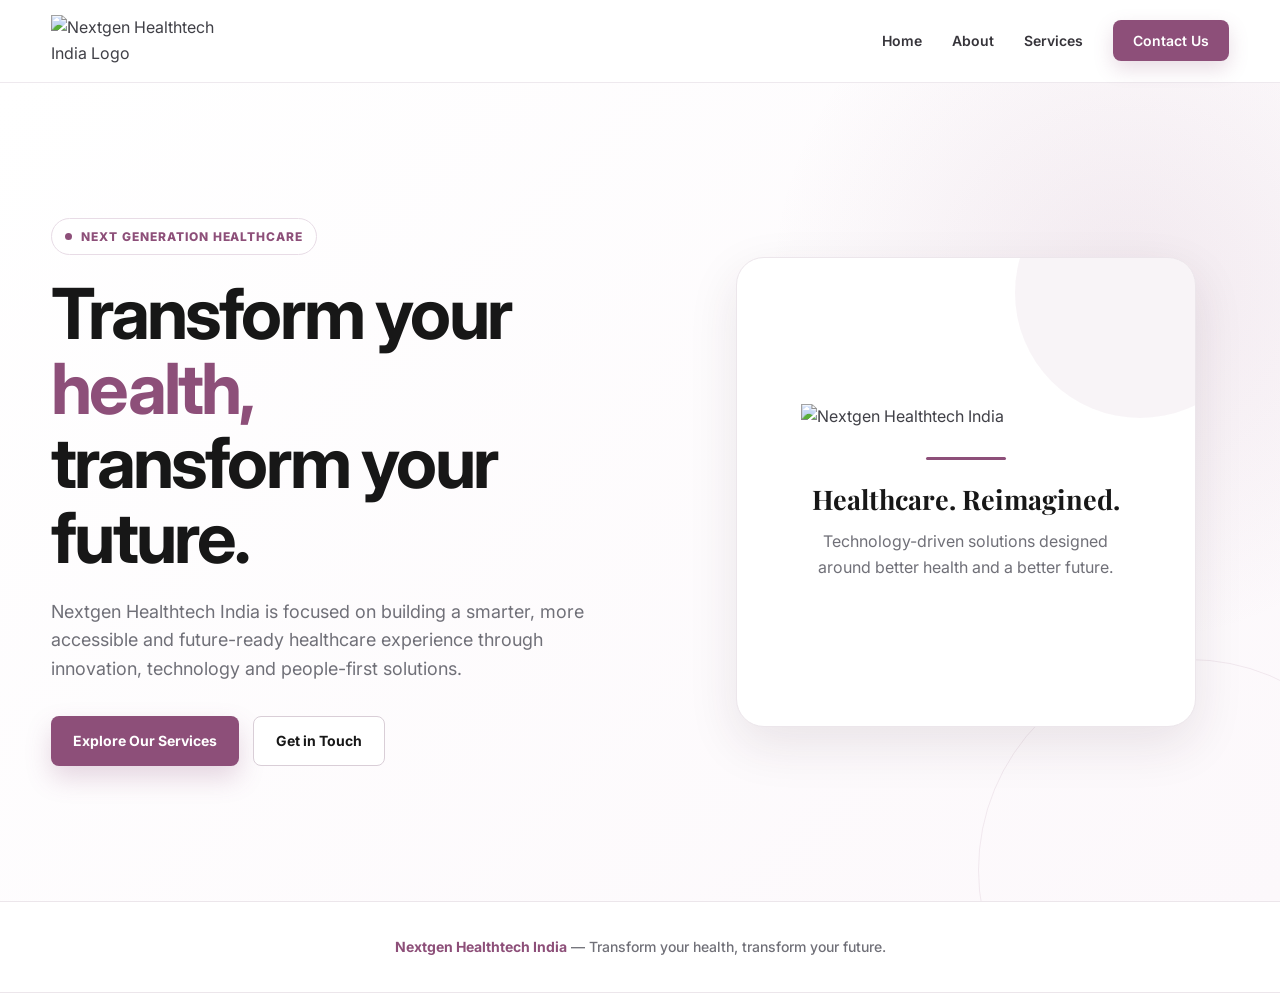
==== index.html @ 58e5087e "Rename index to index.html" ====
<!DOCTYPE html>
<html lang="en">
<head>
  <meta charset="UTF-8">
  <meta name="viewport" content="width=device-width, initial-scale=1.0">
  <meta name="description" content="Nextgen Healthtech India - Transform your health, transform your future.">
  <title>Nextgen Healthtech India | Transform Your Health</title>

  <link rel="preconnect" href="https://fonts.googleapis.com">
  <link rel="preconnect" href="https://fonts.gstatic.com" crossorigin>
  <link href="https://fonts.googleapis.com/css2?family=Inter:wght@400;500;600;700;800&family=Playfair+Display:wght@600;700&display=swap" rel="stylesheet">

  <style>
    :root {
      --primary: #8d4f79;
      --primary-dark: #6e3d60;
      --dark: #171717;
      --text: #404047;
      --muted: #707078;
      --light: #faf8fa;
      --white: #ffffff;
      --border: #ece6eb;
      --shadow: 0 18px 50px rgba(55, 27, 48, .10);
    }

    * { margin: 0; padding: 0; box-sizing: border-box; }

    html { scroll-behavior: smooth; }

    body {
      font-family: "Inter", sans-serif;
      color: var(--text);
      background: var(--white);
      line-height: 1.6;
    }

    a { text-decoration: none; color: inherit; }

    .container {
      width: min(1180px, 92%);
      margin: auto;
    }

    /* Header */
    header {
      position: sticky;
      top: 0;
      z-index: 1000;
      background: rgba(255,255,255,.94);
      backdrop-filter: blur(14px);
      border-bottom: 1px solid rgba(236,230,235,.85);
    }

    .navbar {
      min-height: 82px;
      display: flex;
      align-items: center;
      justify-content: space-between;
      gap: 30px;
    }

    .brand img {
      width: 185px;
      height: auto;
      display: block;
      object-fit: contain;
    }

    .nav-links {
      display: flex;
      align-items: center;
      gap: 30px;
      list-style: none;
    }

    .nav-links a {
      font-size: 14px;
      font-weight: 600;
      color: #36343a;
      transition: .25s ease;
    }

    .nav-links a:hover { color: var(--primary); }

    .nav-cta {
      padding: 12px 20px;
      border-radius: 8px;
      color: var(--white) !important;
      background: var(--primary);
      box-shadow: 0 8px 20px rgba(141,79,121,.20);
    }

    .menu-btn {
      display: none;
      border: 0;
      background: transparent;
      font-size: 27px;
      cursor: pointer;
      color: var(--dark);
    }

    /* Hero */
    .hero {
      min-height: calc(100vh - 82px);
      display: flex;
      align-items: center;
      position: relative;
      overflow: hidden;
      background:
        radial-gradient(circle at 88% 25%, rgba(141,79,121,.10), transparent 28%),
        linear-gradient(135deg, #fff 0%, #fcf8fb 100%);
    }

    .hero::before {
      content: "";
      position: absolute;
      width: 420px;
      height: 420px;
      border: 1px solid rgba(141,79,121,.10);
      border-radius: 50%;
      right: -120px;
      bottom: -180px;
    }

    .hero-grid {
      position: relative;
      z-index: 1;
      display: grid;
      grid-template-columns: 1.05fr .95fr;
      gap: 70px;
      align-items: center;
      padding: 70px 0;
    }

    .eyebrow {
      display: inline-flex;
      align-items: center;
      gap: 9px;
      padding: 8px 13px;
      border: 1px solid #e8dce6;
      border-radius: 50px;
      background: #fff;
      color: var(--primary);
      font-size: 12px;
      font-weight: 800;
      letter-spacing: .08em;
      text-transform: uppercase;
      margin-bottom: 22px;
    }

    .eyebrow span {
      width: 7px;
      height: 7px;
      background: var(--primary);
      border-radius: 50%;
    }

    h1 {
      color: var(--dark);
      font-size: clamp(44px, 5.5vw, 72px);
      line-height: 1.06;
      letter-spacing: -2.8px;
      max-width: 720px;
      margin-bottom: 22px;
    }

    h1 .accent { color: var(--primary); }

    .hero-text {
      max-width: 600px;
      font-size: 18px;
      color: var(--muted);
      margin-bottom: 32px;
    }

    .hero-actions {
      display: flex;
      flex-wrap: wrap;
      gap: 14px;
    }

    .btn {
      display: inline-flex;
      justify-content: center;
      align-items: center;
      min-height: 50px;
      padding: 0 22px;
      border-radius: 8px;
      font-size: 14px;
      font-weight: 700;
      transition: .25s ease;
    }

    .btn-primary {
      background: var(--primary);
      color: #fff;
      box-shadow: 0 12px 26px rgba(141,79,121,.22);
    }

    .btn-primary:hover {
      transform: translateY(-2px);
      background: var(--primary-dark);
    }

    .btn-outline {
      border: 1px solid #d9ced7;
      background: #fff;
      color: var(--dark);
    }

    .btn-outline:hover {
      border-color: var(--primary);
      color: var(--primary);
    }

    /* Hero visual */
    .hero-visual {
      position: relative;
      display: flex;
      justify-content: center;
      align-items: center;
    }

    .visual-card {
      width: min(460px, 100%);
      min-height: 470px;
      border-radius: 28px;
      background: #fff;
      border: 1px solid var(--border);
      box-shadow: var(--shadow);
      display: flex;
      flex-direction: column;
      justify-content: center;
      align-items: center;
      padding: 38px;
      position: relative;
      overflow: hidden;
    }

    .visual-card::after {
      content: "";
      position: absolute;
      width: 250px;
      height: 250px;
      border-radius: 50%;
      background: rgba(141,79,121,.06);
      top: -90px;
      right: -70px;
    }

    .hero-logo {
      width: min(330px, 90%);
      height: auto;
      object-fit: contain;
      position: relative;
      z-index: 1;
      margin-bottom: 28px;
    }

    .visual-line {
      width: 80px;
      height: 3px;
      border-radius: 5px;
      background: var(--primary);
      margin-bottom: 18px;
    }

    .visual-card h2 {
      position: relative;
      z-index: 1;
      font-family: "Playfair Display", serif;
      font-size: 27px;
      color: var(--dark);
      text-align: center;
    }

    .visual-card p {
      position: relative;
      z-index: 1;
      text-align: center;
      color: var(--muted);
      max-width: 330px;
      margin-top: 8px;
    }

    /* Trust strip */
    .trust-strip {
      border-top: 1px solid var(--border);
      border-bottom: 1px solid var(--border);
      background: #fff;
    }

    .trust-inner {
      min-height: 90px;
      display: flex;
      justify-content: center;
      align-items: center;
      text-align: center;
    }

    .trust-inner p {
      color: var(--muted);
      font-size: 14px;
      font-weight: 500;
    }

    .trust-inner strong { color: var(--primary); }

    /* Mobile */
    @media (max-width: 850px) {
      .navbar { min-height: 72px; }
      .brand img { width: 160px; }
      .menu-btn { display: block; }

      .nav-links {
        position: absolute;
        top: 72px;
        left: 0;
        width: 100%;
        display: none;
        flex-direction: column;
        align-items: stretch;
        gap: 0;
        background: #fff;
        border-bottom: 1px solid var(--border);
        box-shadow: 0 15px 30px rgba(0,0,0,.06);
      }

      .nav-links.active { display: flex; }

      .nav-links li { border-top: 1px solid #f1edf0; }

      .nav-links a {
        display: block;
        padding: 15px 5%;
      }

      .nav-cta {
        border-radius: 0;
        text-align: center;
      }

      .hero { min-height: auto; }

      .hero-grid {
        grid-template-columns: 1fr;
        gap: 45px;
        padding: 55px 0 70px;
      }

      h1 {
        font-size: clamp(42px, 12vw, 60px);
        letter-spacing: -2px;
      }

      .hero-text { font-size: 16px; }

      .visual-card {
        min-height: 390px;
        padding: 28px;
      }

      .hero-logo { width: 280px; }
    }

    @media (max-width: 480px) {
      .hero-actions { flex-direction: column; }
      .btn { width: 100%; }
      .visual-card { min-height: 350px; }
    }
  </style>
</head>

<body>

  <header>
    <div class="container navbar">
      <a href="#" class="brand" aria-label="Nextgen Healthtech India Home">
        <img src="nextgen-logo.jpeg" alt="Nextgen Healthtech India Logo">
      </a>

      <button class="menu-btn" id="menuBtn" aria-label="Open navigation">
        ☰
      </button>

      <ul class="nav-links" id="navLinks">
        <li><a href="#home">Home</a></li>
        <li><a href="#about">About</a></li>
        <li><a href="#services">Services</a></li>
        <li><a href="#contact" class="nav-cta">Contact Us</a></li>
      </ul>
    </div>
  </header>

  <main id="home">
    <section class="hero">
      <div class="container hero-grid">

        <div class="hero-content">
          <div class="eyebrow">
            <span></span>
            Next Generation Healthcare
          </div>

          <h1>
            Transform your <span class="accent">health,</span><br>
            transform your future.
          </h1>

          <p class="hero-text">
            Nextgen Healthtech India is focused on building a smarter,
            more accessible and future-ready healthcare experience through
            innovation, technology and people-first solutions.
          </p>

          <div class="hero-actions">
            <a href="#services" class="btn btn-primary">Explore Our Services</a>
            <a href="#contact" class="btn btn-outline">Get in Touch</a>
          </div>
        </div>

        <div class="hero-visual">
          <div class="visual-card">
            <img src="nextgen-logo.jpeg"
                 alt="Nextgen Healthtech India"
                 class="hero-logo">

            <div class="visual-line"></div>

            <h2>Healthcare. Reimagined.</h2>
            <p>
              Technology-driven solutions designed around better health
              and a better future.
            </p>
          </div>
        </div>

      </div>
    </section>

    <section class="trust-strip">
      <div class="container trust-inner">
        <p>
          <strong>Nextgen Healthtech India</strong> —
          Transform your health, transform your future.
        </p>
      </div>
    </section>
  </main>

  <script>
    const menuBtn = document.getElementById("menuBtn");
    const navLinks = document.getElementById("navLinks");

    menuBtn.addEventListener("click", () => {
      navLinks.classList.toggle("active");
      menuBtn.textContent = navLinks.classList.contains("active") ? "✕" : "☰";
    });

    document.querySelectorAll(".nav-links a").forEach(link => {
      link.addEventListener("click", () => {
        navLinks.classList.remove("active");
        menuBtn.textContent = "☰";
      });
    });
  </script>

</body>
</html>
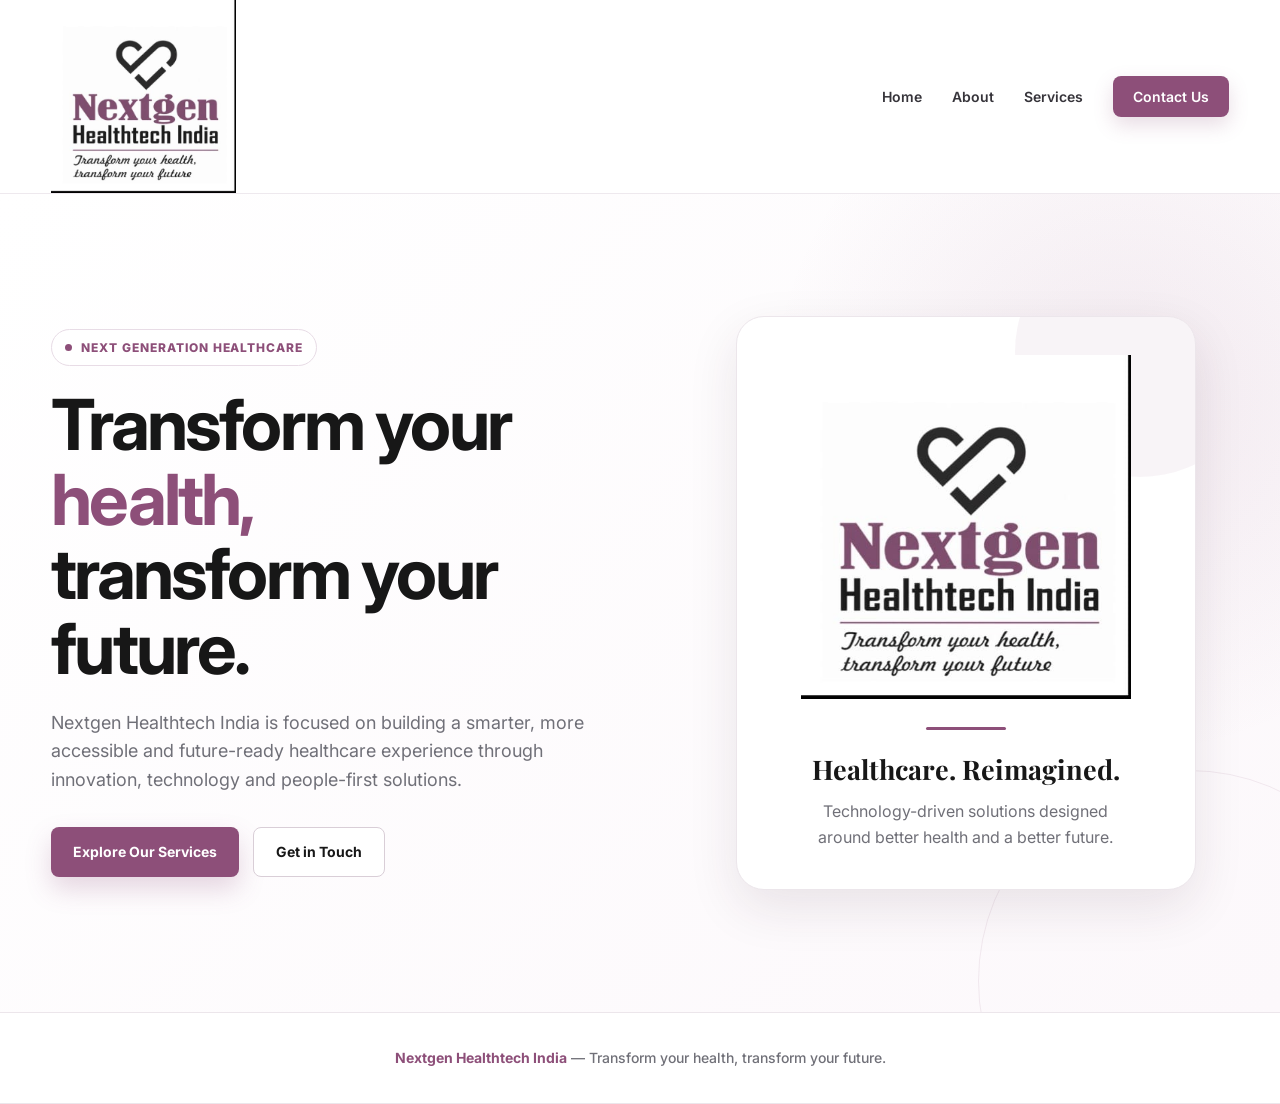
==== commit 14be8efd: "Update index.html" ====
--- a/index.html
+++ b/index.html
@@ -385,7 +385,7 @@
 
       <ul class="nav-links" id="navLinks">
         <li><a href="#home">Home</a></li>
-        <li><a href="#about">About</a></li>
+        <li><a href="about.html">About</a></li>
         <li><a href="#services">Services</a></li>
         <li><a href="#contact" class="nav-cta">Contact Us</a></li>
       </ul>
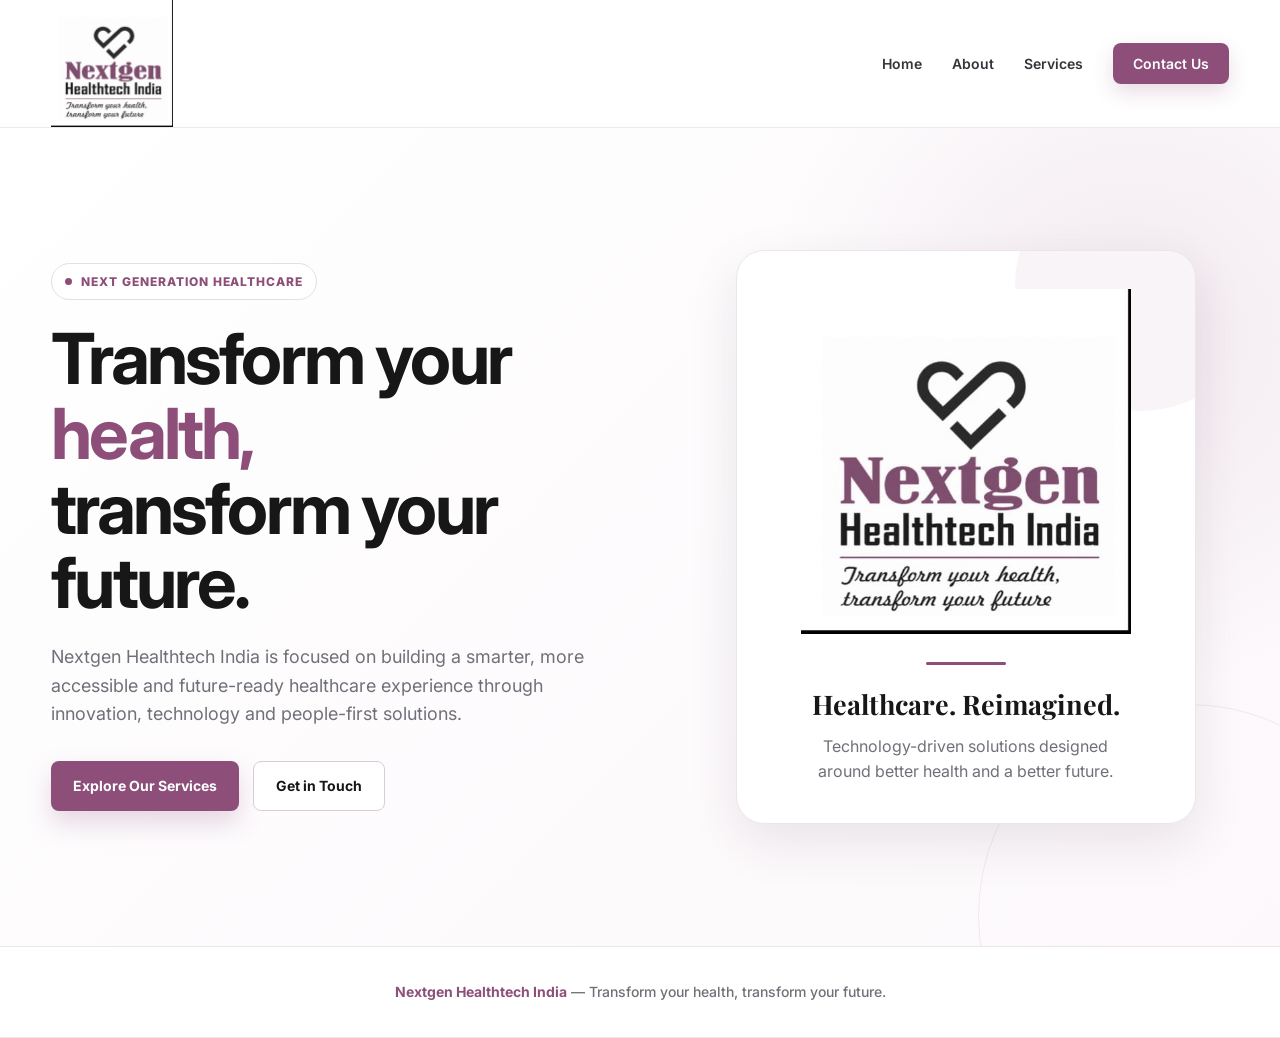
==== commit ff2f9c63: "Update index.html" ====
--- a/index.html
+++ b/index.html
@@ -10,7 +10,8 @@
   <link rel="preconnect" href="https://fonts.gstatic.com" crossorigin>
   <link href="https://fonts.googleapis.com/css2?family=Inter:wght@400;500;600;700;800&family=Playfair+Display:wght@600;700&display=swap" rel="stylesheet">
 
-  <style>
+  <link rel="stylesheet" href="style.css">
+  <style>/* legacy styles retained below; external style.css is the optimized source of truth */
     :root {
       --primary: #8d4f79;
       --primary-dark: #6e3d60;
@@ -60,7 +61,7 @@
     }
 
     .brand img {
-      width: 185px;
+      width: 122px;
       height: auto;
       display: block;
       object-fit: contain;
@@ -369,6 +370,7 @@
       .visual-card { min-height: 350px; }
     }
   </style>
+  <link rel="stylesheet" href="style.css">
 </head>
 
 <body>
@@ -386,8 +388,8 @@
       <ul class="nav-links" id="navLinks">
         <li><a href="#home">Home</a></li>
         <li><a href="about.html">About</a></li>
-        <li><a href="#services">Services</a></li>
-        <li><a href="#contact" class="nav-cta">Contact Us</a></li>
+        <li><a href="services.html">Services</a></li>
+        <li><a href="contact.html" class="nav-cta">Contact Us</a></li>
       </ul>
     </div>
   </header>
@@ -414,8 +416,8 @@
           </p>
 
           <div class="hero-actions">
-            <a href="#services" class="btn btn-primary">Explore Our Services</a>
-            <a href="#contact" class="btn btn-outline">Get in Touch</a>
+            <a href="services.html" class="btn btn-primary">Explore Our Services</a>
+            <a href="contact.html" class="btn btn-outline">Get in Touch</a>
           </div>
         </div>
 
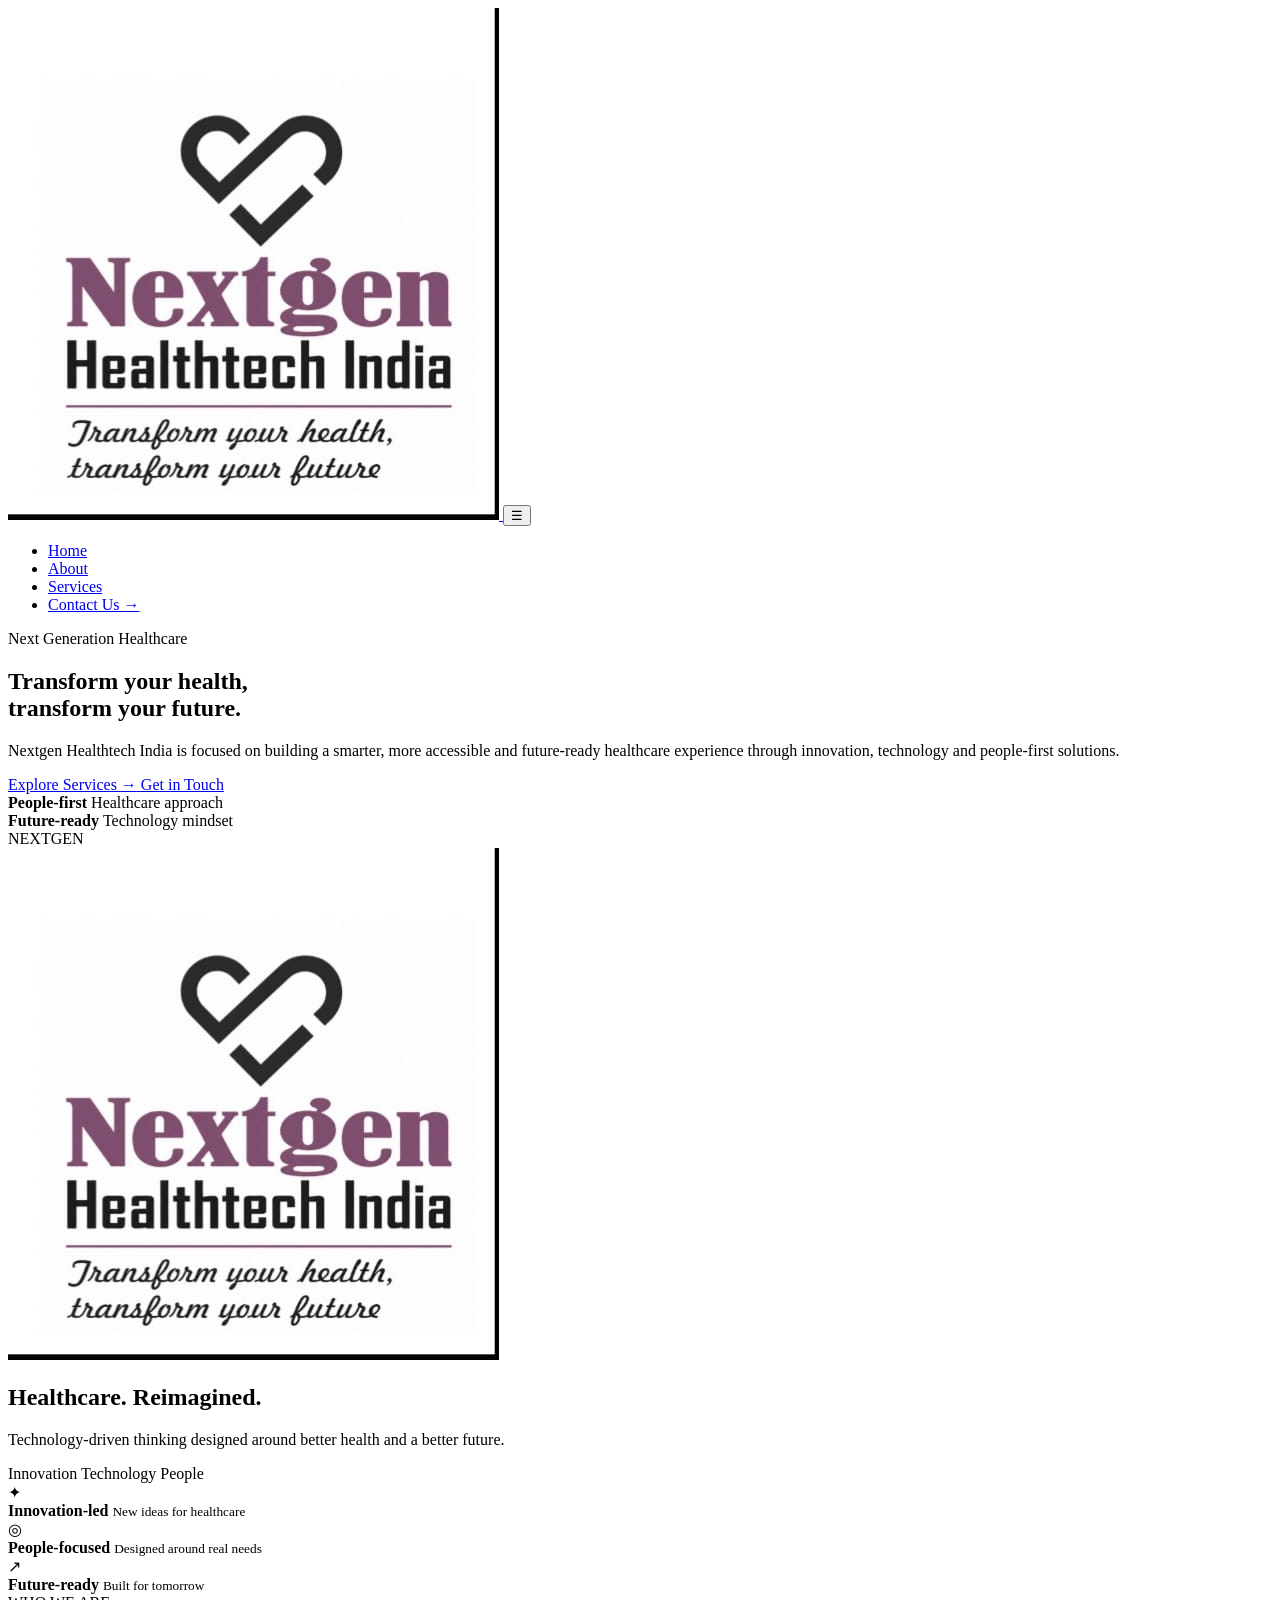
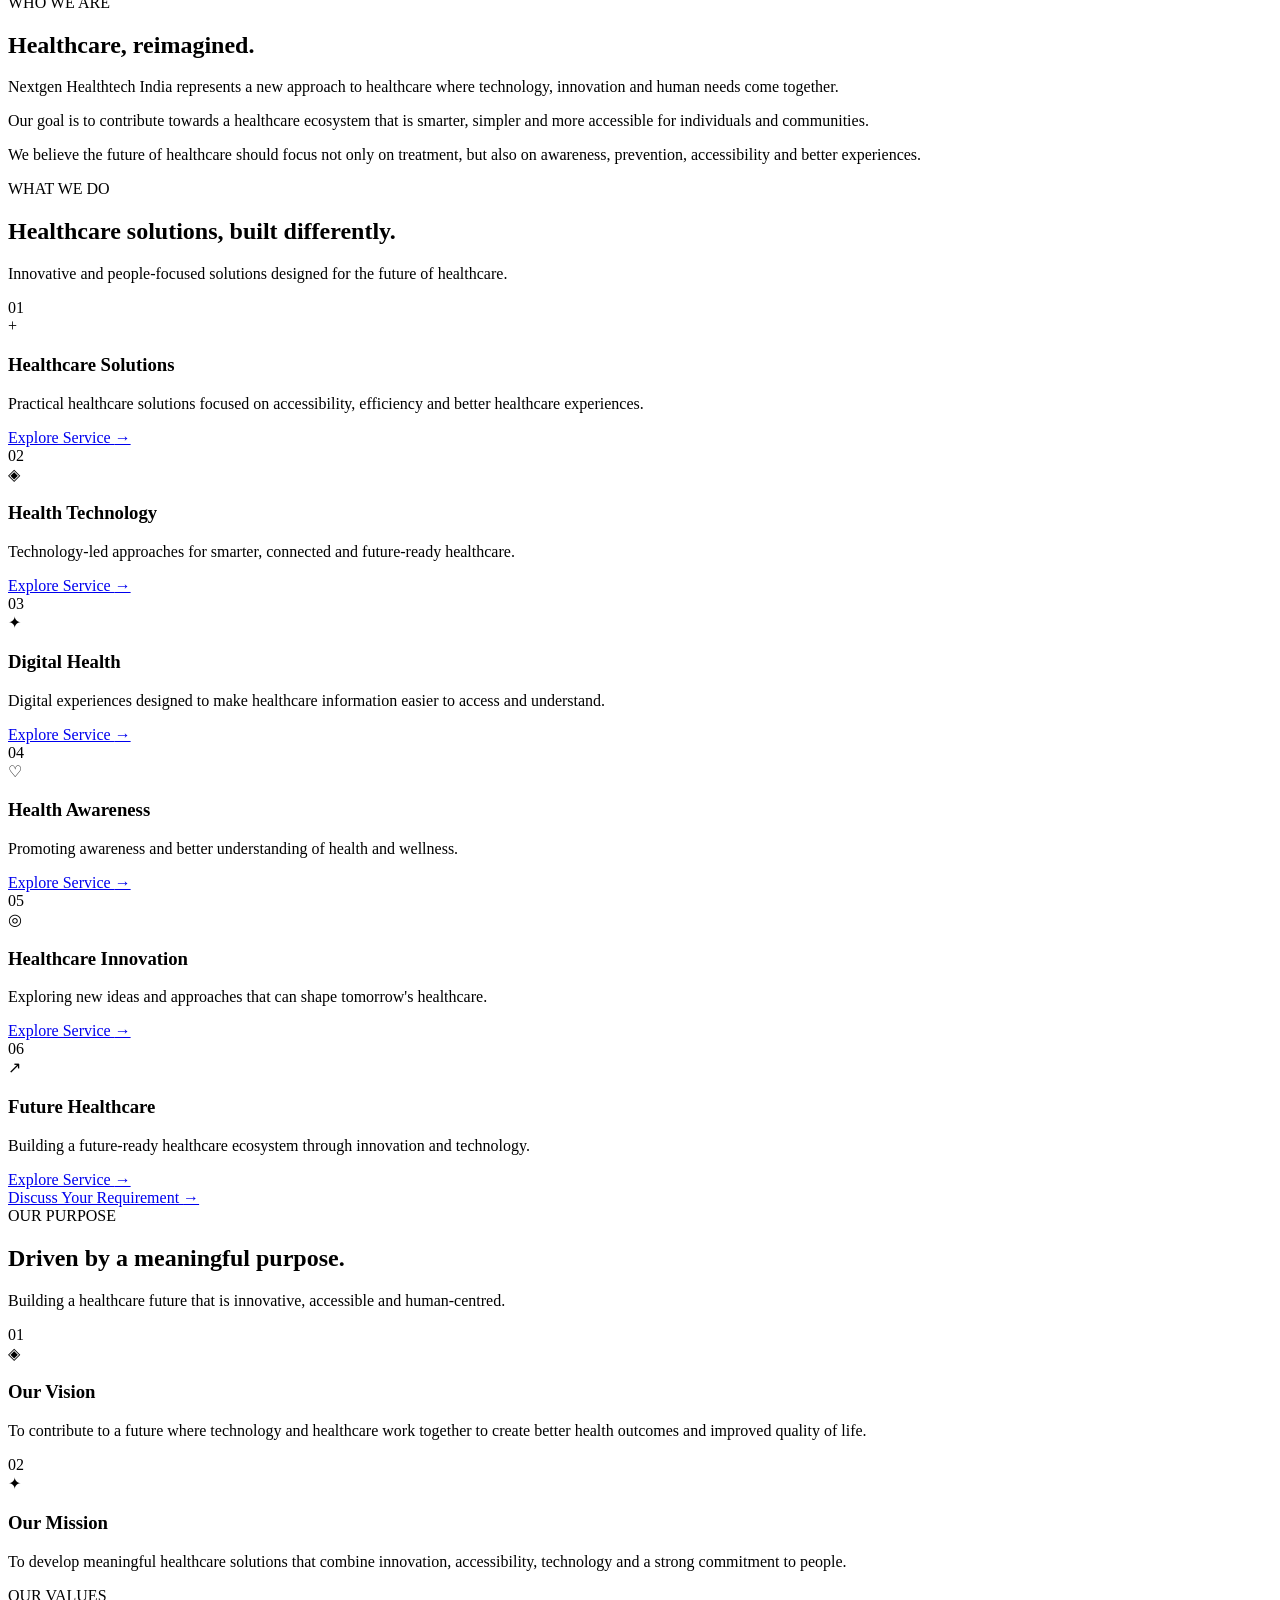
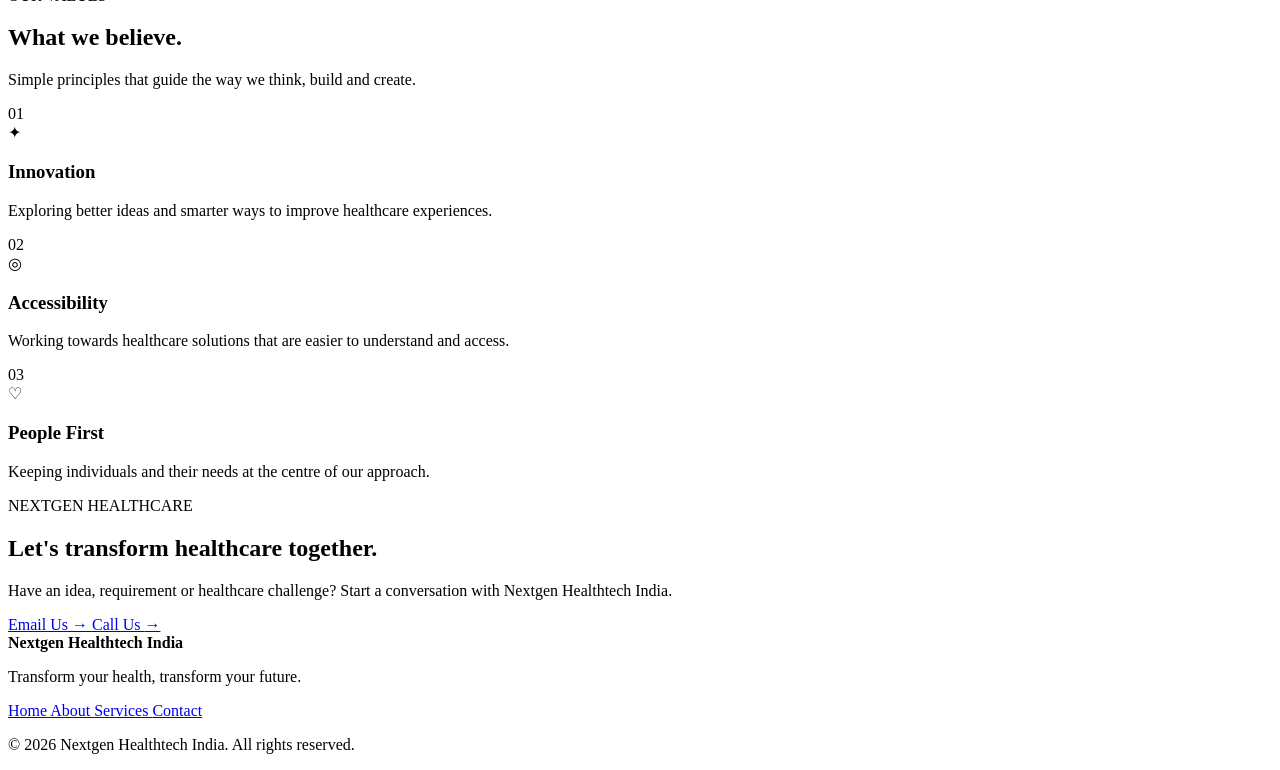
==== commit 56e7b74c: "Update index.html" ====
--- a/index.html
+++ b/index.html
@@ -1,471 +1,1355 @@
 <!DOCTYPE html>
 <html lang="en">
+
 <head>
-  <meta charset="UTF-8">
-  <meta name="viewport" content="width=device-width, initial-scale=1.0">
-  <meta name="description" content="Nextgen Healthtech India - Transform your health, transform your future.">
-  <title>Nextgen Healthtech India | Transform Your Health</title>
-
-  <link rel="preconnect" href="https://fonts.googleapis.com">
-  <link rel="preconnect" href="https://fonts.gstatic.com" crossorigin>
-  <link href="https://fonts.googleapis.com/css2?family=Inter:wght@400;500;600;700;800&family=Playfair+Display:wght@600;700&display=swap" rel="stylesheet">
-
-  <link rel="stylesheet" href="style.css">
-  <style>/* legacy styles retained below; external style.css is the optimized source of truth */
-    :root {
-      --primary: #8d4f79;
-      --primary-dark: #6e3d60;
-      --dark: #171717;
-      --text: #404047;
-      --muted: #707078;
-      --light: #faf8fa;
-      --white: #ffffff;
-      --border: #ece6eb;
-      --shadow: 0 18px 50px rgba(55, 27, 48, .10);
-    }
-
-    * { margin: 0; padding: 0; box-sizing: border-box; }
-
-    html { scroll-behavior: smooth; }
-
-    body {
-      font-family: "Inter", sans-serif;
-      color: var(--text);
-      background: var(--white);
-      line-height: 1.6;
-    }
-
-    a { text-decoration: none; color: inherit; }
-
-    .container {
-      width: min(1180px, 92%);
-      margin: auto;
-    }
-
-    /* Header */
-    header {
-      position: sticky;
-      top: 0;
-      z-index: 1000;
-      background: rgba(255,255,255,.94);
-      backdrop-filter: blur(14px);
-      border-bottom: 1px solid rgba(236,230,235,.85);
-    }
-
-    .navbar {
-      min-height: 82px;
-      display: flex;
-      align-items: center;
-      justify-content: space-between;
-      gap: 30px;
-    }
-
-    .brand img {
-      width: 122px;
-      height: auto;
-      display: block;
-      object-fit: contain;
-    }
-
-    .nav-links {
-      display: flex;
-      align-items: center;
-      gap: 30px;
-      list-style: none;
-    }
-
-    .nav-links a {
-      font-size: 14px;
-      font-weight: 600;
-      color: #36343a;
-      transition: .25s ease;
-    }
-
-    .nav-links a:hover { color: var(--primary); }
-
-    .nav-cta {
-      padding: 12px 20px;
-      border-radius: 8px;
-      color: var(--white) !important;
-      background: var(--primary);
-      box-shadow: 0 8px 20px rgba(141,79,121,.20);
-    }
-
-    .menu-btn {
-      display: none;
-      border: 0;
-      background: transparent;
-      font-size: 27px;
-      cursor: pointer;
-      color: var(--dark);
-    }
-
-    /* Hero */
-    .hero {
-      min-height: calc(100vh - 82px);
-      display: flex;
-      align-items: center;
-      position: relative;
-      overflow: hidden;
-      background:
-        radial-gradient(circle at 88% 25%, rgba(141,79,121,.10), transparent 28%),
-        linear-gradient(135deg, #fff 0%, #fcf8fb 100%);
-    }
-
-    .hero::before {
-      content: "";
-      position: absolute;
-      width: 420px;
-      height: 420px;
-      border: 1px solid rgba(141,79,121,.10);
-      border-radius: 50%;
-      right: -120px;
-      bottom: -180px;
-    }
-
-    .hero-grid {
-      position: relative;
-      z-index: 1;
-      display: grid;
-      grid-template-columns: 1.05fr .95fr;
-      gap: 70px;
-      align-items: center;
-      padding: 70px 0;
-    }
-
-    .eyebrow {
-      display: inline-flex;
-      align-items: center;
-      gap: 9px;
-      padding: 8px 13px;
-      border: 1px solid #e8dce6;
-      border-radius: 50px;
-      background: #fff;
-      color: var(--primary);
-      font-size: 12px;
-      font-weight: 800;
-      letter-spacing: .08em;
-      text-transform: uppercase;
-      margin-bottom: 22px;
-    }
-
-    .eyebrow span {
-      width: 7px;
-      height: 7px;
-      background: var(--primary);
-      border-radius: 50%;
-    }
-
-    h1 {
-      color: var(--dark);
-      font-size: clamp(44px, 5.5vw, 72px);
-      line-height: 1.06;
-      letter-spacing: -2.8px;
-      max-width: 720px;
-      margin-bottom: 22px;
-    }
-
-    h1 .accent { color: var(--primary); }
-
-    .hero-text {
-      max-width: 600px;
-      font-size: 18px;
-      color: var(--muted);
-      margin-bottom: 32px;
-    }
-
-    .hero-actions {
-      display: flex;
-      flex-wrap: wrap;
-      gap: 14px;
-    }
-
-    .btn {
-      display: inline-flex;
-      justify-content: center;
-      align-items: center;
-      min-height: 50px;
-      padding: 0 22px;
-      border-radius: 8px;
-      font-size: 14px;
-      font-weight: 700;
-      transition: .25s ease;
-    }
-
-    .btn-primary {
-      background: var(--primary);
-      color: #fff;
-      box-shadow: 0 12px 26px rgba(141,79,121,.22);
-    }
-
-    .btn-primary:hover {
-      transform: translateY(-2px);
-      background: var(--primary-dark);
-    }
-
-    .btn-outline {
-      border: 1px solid #d9ced7;
-      background: #fff;
-      color: var(--dark);
-    }
-
-    .btn-outline:hover {
-      border-color: var(--primary);
-      color: var(--primary);
-    }
-
-    /* Hero visual */
-    .hero-visual {
-      position: relative;
-      display: flex;
-      justify-content: center;
-      align-items: center;
-    }
-
-    .visual-card {
-      width: min(460px, 100%);
-      min-height: 470px;
-      border-radius: 28px;
-      background: #fff;
-      border: 1px solid var(--border);
-      box-shadow: var(--shadow);
-      display: flex;
-      flex-direction: column;
-      justify-content: center;
-      align-items: center;
-      padding: 38px;
-      position: relative;
-      overflow: hidden;
-    }
-
-    .visual-card::after {
-      content: "";
-      position: absolute;
-      width: 250px;
-      height: 250px;
-      border-radius: 50%;
-      background: rgba(141,79,121,.06);
-      top: -90px;
-      right: -70px;
-    }
-
-    .hero-logo {
-      width: min(330px, 90%);
-      height: auto;
-      object-fit: contain;
-      position: relative;
-      z-index: 1;
-      margin-bottom: 28px;
-    }
-
-    .visual-line {
-      width: 80px;
-      height: 3px;
-      border-radius: 5px;
-      background: var(--primary);
-      margin-bottom: 18px;
-    }
-
-    .visual-card h2 {
-      position: relative;
-      z-index: 1;
-      font-family: "Playfair Display", serif;
-      font-size: 27px;
-      color: var(--dark);
-      text-align: center;
-    }
-
-    .visual-card p {
-      position: relative;
-      z-index: 1;
-      text-align: center;
-      color: var(--muted);
-      max-width: 330px;
-      margin-top: 8px;
-    }
-
-    /* Trust strip */
-    .trust-strip {
-      border-top: 1px solid var(--border);
-      border-bottom: 1px solid var(--border);
-      background: #fff;
-    }
-
-    .trust-inner {
-      min-height: 90px;
-      display: flex;
-      justify-content: center;
-      align-items: center;
-      text-align: center;
-    }
-
-    .trust-inner p {
-      color: var(--muted);
-      font-size: 14px;
-      font-weight: 500;
-    }
-
-    .trust-inner strong { color: var(--primary); }
-
-    /* Mobile */
-    @media (max-width: 850px) {
-      .navbar { min-height: 72px; }
-      .brand img { width: 160px; }
-      .menu-btn { display: block; }
-
-      .nav-links {
-        position: absolute;
-        top: 72px;
-        left: 0;
-        width: 100%;
-        display: none;
-        flex-direction: column;
-        align-items: stretch;
-        gap: 0;
-        background: #fff;
-        border-bottom: 1px solid var(--border);
-        box-shadow: 0 15px 30px rgba(0,0,0,.06);
-      }
-
-      .nav-links.active { display: flex; }
-
-      .nav-links li { border-top: 1px solid #f1edf0; }
-
-      .nav-links a {
-        display: block;
-        padding: 15px 5%;
-      }
-
-      .nav-cta {
-        border-radius: 0;
-        text-align: center;
-      }
-
-      .hero { min-height: auto; }
-
-      .hero-grid {
-        grid-template-columns: 1fr;
-        gap: 45px;
-        padding: 55px 0 70px;
-      }
-
-      h1 {
-        font-size: clamp(42px, 12vw, 60px);
-        letter-spacing: -2px;
-      }
-
-      .hero-text { font-size: 16px; }
-
-      .visual-card {
-        min-height: 390px;
-        padding: 28px;
-      }
-
-      .hero-logo { width: 280px; }
-    }
-
-    @media (max-width: 480px) {
-      .hero-actions { flex-direction: column; }
-      .btn { width: 100%; }
-      .visual-card { min-height: 350px; }
-    }
-  </style>
-  <link rel="stylesheet" href="style.css">
+    <meta charset="UTF-8">
+
+    <meta name="viewport"
+          content="width=device-width, initial-scale=1.0">
+
+    <meta name="description"
+          content="Nextgen Healthtech India - Transform your health, transform your future.">
+
+    <meta name="theme-color"
+          content="#8d4f79">
+
+    <title>
+        Nextgen Healthtech India | Transform Your Health
+    </title>
+
+
+    <!-- Google Fonts -->
+
+    <link rel="preconnect"
+          href="https://fonts.googleapis.com">
+
+    <link rel="preconnect"
+          href="https://fonts.gstatic.com"
+          crossorigin>
+
+    <link
+        href="https://fonts.googleapis.com/css2?family=Inter:wght@400;500;600;700;800&family=Playfair+Display:wght@600;700&display=swap"
+        rel="stylesheet">
+
+
+    <!-- Main CSS -->
+
+    <link rel="stylesheet"
+          href="./style.css">
+
 </head>
 
+
 <body>
 
-  <header>
+
+<!-- =====================================================
+     HEADER
+===================================================== -->
+
+<header class="site-header">
+
     <div class="container navbar">
-      <a href="#" class="brand" aria-label="Nextgen Healthtech India Home">
-        <img src="nextgen-logo.jpeg" alt="Nextgen Healthtech India Logo">
-      </a>
-
-      <button class="menu-btn" id="menuBtn" aria-label="Open navigation">
-        ☰
-      </button>
-
-      <ul class="nav-links" id="navLinks">
-        <li><a href="#home">Home</a></li>
-        <li><a href="about.html">About</a></li>
-        <li><a href="services.html">Services</a></li>
-        <li><a href="contact.html" class="nav-cta">Contact Us</a></li>
-      </ul>
+
+
+        <!-- LOGO -->
+
+        <a href="#home"
+           class="brand"
+           aria-label="Nextgen Healthtech India">
+
+            <img
+                src="./nextgen-logo.jpeg"
+                alt="Nextgen Healthtech India Logo">
+
+        </a>
+
+
+        <!-- MOBILE MENU -->
+
+        <button
+            class="menu-btn"
+            id="menuBtn"
+            aria-label="Open navigation"
+            aria-expanded="false">
+
+            ☰
+
+        </button>
+
+
+        <!-- NAVIGATION -->
+
+        <nav aria-label="Main navigation">
+
+            <ul class="nav-links"
+                id="navLinks">
+
+                <li>
+                    <a href="#home"
+                       class="active">
+
+                        Home
+
+                    </a>
+                </li>
+
+
+                <li>
+                    <a href="#about">
+
+                        About
+
+                    </a>
+                </li>
+
+
+                <li>
+                    <a href="#services">
+
+                        Services
+
+                    </a>
+                </li>
+
+
+                <li>
+                    <a href="#contact"
+                       class="nav-cta">
+
+                        Contact Us
+                        <span>→</span>
+
+                    </a>
+                </li>
+
+            </ul>
+
+        </nav>
+
     </div>
-  </header>
-
-  <main id="home">
-    <section class="hero">
-      <div class="container hero-grid">
+
+</header>
+
+
+
+<main>
+
+
+<!-- =====================================================
+     HOME
+===================================================== -->
+
+<section
+    id="home"
+    class="hero">
+
+
+    <div class="hero-orb hero-orb-one"></div>
+
+    <div class="hero-orb hero-orb-two"></div>
+
+
+    <div class="container hero-grid">
+
+
+        <!-- HERO CONTENT -->
 
         <div class="hero-content">
-          <div class="eyebrow">
-            <span></span>
-            Next Generation Healthcare
-          </div>
-
-          <h1>
-            Transform your <span class="accent">health,</span><br>
-            transform your future.
-          </h1>
-
-          <p class="hero-text">
-            Nextgen Healthtech India is focused on building a smarter,
-            more accessible and future-ready healthcare experience through
-            innovation, technology and people-first solutions.
-          </p>
-
-          <div class="hero-actions">
-            <a href="services.html" class="btn btn-primary">Explore Our Services</a>
-            <a href="contact.html" class="btn btn-outline">Get in Touch</a>
-          </div>
-        </div>
+
+
+            <div class="eyebrow">
+
+                <span class="status-dot"></span>
+
+                Next Generation Healthcare
+
+            </div>
+
+
+            <h1>
+
+                Transform your
+                <span>health,</span>
+
+                <br>
+
+                transform your future.
+
+            </h1>
+
+
+            <p class="hero-text">
+
+                Nextgen Healthtech India is focused on building
+                a smarter, more accessible and future-ready
+                healthcare experience through innovation,
+                technology and people-first solutions.
+
+            </p>
+
+
+            <!-- BUTTONS -->
+
+            <div class="hero-actions">
+
+
+                <a
+                    href="#services"
+                    class="btn btn-primary">
+
+                    Explore Services
+                    <span>→</span>
+
+                </a>
+
+
+                <a
+                    href="#contact"
+                    class="btn btn-outline">
+
+                    Get in Touch
+
+                </a>
+
+            </div>
+
+
+            <!-- TRUST -->
+
+            <div class="hero-trust">
+
+
+                <div class="trust-item">
+
+                    <strong>
+                        People-first
+                    </strong>
+
+                    <span>
+                        Healthcare approach
+                    </span>
+
+                </div>
+
+
+                <div class="trust-divider"></div>
+
+
+                <div class="trust-item">
+
+                    <strong>
+                        Future-ready
+                    </strong>
+
+                    <span>
+                        Technology mindset
+                    </span>
+
+                </div>
+
+            </div>
+
+
+        </div>
+
+
+        <!-- HERO VISUAL -->
 
         <div class="hero-visual">
-          <div class="visual-card">
-            <img src="nextgen-logo.jpeg"
-                 alt="Nextgen Healthtech India"
-                 class="hero-logo">
-
-            <div class="visual-line"></div>
-
-            <h2>Healthcare. Reimagined.</h2>
+
+
+            <div class="visual-backdrop"></div>
+
+
+            <div class="visual-card">
+
+
+                <div class="card-top">
+
+                    <span>
+                        NEXTGEN
+                    </span>
+
+                    <span class="card-dot"></span>
+
+                </div>
+
+
+                <div class="logo-wrap">
+
+                    <img
+                        src="./nextgen-logo.jpeg"
+                        alt="Nextgen Healthtech India"
+                        class="hero-logo">
+
+                </div>
+
+
+                <div class="visual-line"></div>
+
+
+                <h2>
+                    Healthcare. Reimagined.
+                </h2>
+
+
+                <p>
+
+                    Technology-driven thinking designed around
+                    better health and a better future.
+
+                </p>
+
+
+                <div class="visual-bottom">
+
+                    <span>
+                        Innovation
+                    </span>
+
+                    <span>
+                        Technology
+                    </span>
+
+                    <span>
+                        People
+                    </span>
+
+                </div>
+
+
+            </div>
+
+        </div>
+
+    </div>
+
+</section>
+
+
+
+<!-- =====================================================
+     QUICK FEATURES
+===================================================== -->
+
+<section class="quick-strip">
+
+
+    <div class="container quick-grid">
+
+
+        <div class="quick-item">
+
+            <span class="quick-icon">
+                ✦
+            </span>
+
+            <div>
+
+                <strong>
+                    Innovation-led
+                </strong>
+
+                <small>
+                    New ideas for healthcare
+                </small>
+
+            </div>
+
+        </div>
+
+
+
+        <div class="quick-item">
+
+            <span class="quick-icon">
+                ◎
+            </span>
+
+            <div>
+
+                <strong>
+                    People-focused
+                </strong>
+
+                <small>
+                    Designed around real needs
+                </small>
+
+            </div>
+
+        </div>
+
+
+
+        <div class="quick-item">
+
+            <span class="quick-icon">
+                ↗
+            </span>
+
+            <div>
+
+                <strong>
+                    Future-ready
+                </strong>
+
+                <small>
+                    Built for tomorrow
+                </small>
+
+            </div>
+
+        </div>
+
+
+    </div>
+
+</section>
+
+
+
+<!-- =====================================================
+     ABOUT
+===================================================== -->
+
+<section
+    id="about"
+    class="about-section">
+
+
+    <div class="container">
+
+
+        <div class="single-section-content">
+
+
+            <span class="section-kicker">
+
+                WHO WE ARE
+
+            </span>
+
+
+            <h2>
+
+                Healthcare,
+                <span>
+                    reimagined.
+                </span>
+
+            </h2>
+
+
             <p>
-              Technology-driven solutions designed around better health
-              and a better future.
+
+                Nextgen Healthtech India represents a new
+                approach to healthcare where technology,
+                innovation and human needs come together.
+
             </p>
-          </div>
-        </div>
-
-      </div>
-    </section>
-
-    <section class="trust-strip">
-      <div class="container trust-inner">
-        <p>
-          <strong>Nextgen Healthtech India</strong> —
-          Transform your health, transform your future.
+
+
+            <p>
+
+                Our goal is to contribute towards a healthcare
+                ecosystem that is smarter, simpler and more
+                accessible for individuals and communities.
+
+            </p>
+
+
+            <p>
+
+                We believe the future of healthcare should focus
+                not only on treatment, but also on awareness,
+                prevention, accessibility and better experiences.
+
+            </p>
+
+
+        </div>
+
+    </div>
+
+</section>
+
+
+
+<!-- =====================================================
+     SERVICES
+===================================================== -->
+
+<section
+    id="services"
+    class="services-preview">
+
+
+    <div class="container">
+
+
+        <!-- SECTION HEADING -->
+
+        <div class="section-heading">
+
+
+            <span class="section-kicker">
+
+                WHAT WE DO
+
+            </span>
+
+
+            <h2>
+
+                Healthcare solutions,
+                <span>
+                    built differently.
+                </span>
+
+            </h2>
+
+
+            <p>
+
+                Innovative and people-focused solutions
+                designed for the future of healthcare.
+
+            </p>
+
+
+        </div>
+
+
+
+        <!-- SERVICES GRID -->
+
+        <div class="service-preview-grid">
+
+
+            <!-- SERVICE 01 -->
+
+            <article
+                class="service-mini featured">
+
+
+                <span class="mini-number">
+                    01
+                </span>
+
+
+                <div class="mini-icon">
+                    +
+                </div>
+
+
+                <h3>
+                    Healthcare Solutions
+                </h3>
+
+
+                <p>
+
+                    Practical healthcare solutions focused
+                    on accessibility, efficiency and better
+                    healthcare experiences.
+
+                </p>
+
+
+                <a
+                    href="#contact"
+                    class="service-link">
+
+                    Explore Service
+                    <span>→</span>
+
+                </a>
+
+
+            </article>
+
+
+
+            <!-- SERVICE 02 -->
+
+            <article
+                class="service-mini">
+
+
+                <span class="mini-number">
+                    02
+                </span>
+
+
+                <div class="mini-icon">
+                    ◈
+                </div>
+
+
+                <h3>
+                    Health Technology
+                </h3>
+
+
+                <p>
+
+                    Technology-led approaches for smarter,
+                    connected and future-ready healthcare.
+
+                </p>
+
+
+                <a
+                    href="#contact"
+                    class="service-link">
+
+                    Explore Service
+                    <span>→</span>
+
+                </a>
+
+
+            </article>
+
+
+
+            <!-- SERVICE 03 -->
+
+            <article
+                class="service-mini">
+
+
+                <span class="mini-number">
+                    03
+                </span>
+
+
+                <div class="mini-icon">
+                    ✦
+                </div>
+
+
+                <h3>
+                    Digital Health
+                </h3>
+
+
+                <p>
+
+                    Digital experiences designed to make
+                    healthcare information easier to access
+                    and understand.
+
+                </p>
+
+
+                <a
+                    href="#contact"
+                    class="service-link">
+
+                    Explore Service
+                    <span>→</span>
+
+                </a>
+
+
+            </article>
+
+
+
+            <!-- SERVICE 04 -->
+
+            <article
+                class="service-mini">
+
+
+                <span class="mini-number">
+                    04
+                </span>
+
+
+                <div class="mini-icon">
+                    ♡
+                </div>
+
+
+                <h3>
+                    Health Awareness
+                </h3>
+
+
+                <p>
+
+                    Promoting awareness and better
+                    understanding of health and wellness.
+
+                </p>
+
+
+                <a
+                    href="#contact"
+                    class="service-link">
+
+                    Explore Service
+                    <span>→</span>
+
+                </a>
+
+
+            </article>
+
+
+
+            <!-- SERVICE 05 -->
+
+            <article
+                class="service-mini">
+
+
+                <span class="mini-number">
+                    05
+                </span>
+
+
+                <div class="mini-icon">
+                    ◎
+                </div>
+
+
+                <h3>
+                    Healthcare Innovation
+                </h3>
+
+
+                <p>
+
+                    Exploring new ideas and approaches
+                    that can shape tomorrow's healthcare.
+
+                </p>
+
+
+                <a
+                    href="#contact"
+                    class="service-link">
+
+                    Explore Service
+                    <span>→</span>
+
+                </a>
+
+
+            </article>
+
+
+
+            <!-- SERVICE 06 -->
+
+            <article
+                class="service-mini">
+
+
+                <span class="mini-number">
+                    06
+                </span>
+
+
+                <div class="mini-icon">
+                    ↗
+                </div>
+
+
+                <h3>
+                    Future Healthcare
+                </h3>
+
+
+                <p>
+
+                    Building a future-ready healthcare
+                    ecosystem through innovation and
+                    technology.
+
+                </p>
+
+
+                <a
+                    href="#contact"
+                    class="service-link">
+
+                    Explore Service
+                    <span>→</span>
+
+                </a>
+
+
+            </article>
+
+
+        </div>
+
+
+        <div class="center-action">
+
+            <a
+                href="#contact"
+                class="btn btn-outline">
+
+                Discuss Your Requirement
+                <span>→</span>
+
+            </a>
+
+        </div>
+
+
+    </div>
+
+</section>
+
+
+
+<!-- =====================================================
+     VISION & MISSION
+===================================================== -->
+
+<section class="vm-section">
+
+
+    <div class="container">
+
+
+        <div class="section-title">
+
+
+            <span class="section-kicker">
+
+                OUR PURPOSE
+
+            </span>
+
+
+            <h2>
+
+                Driven by a
+                <span>
+                    meaningful purpose.
+                </span>
+
+            </h2>
+
+
+            <p>
+
+                Building a healthcare future that is
+                innovative, accessible and human-centred.
+
+            </p>
+
+
+        </div>
+
+
+
+        <div class="vm-grid">
+
+
+            <!-- VISION -->
+
+            <article class="vm-card">
+
+
+                <span class="card-number">
+                    01
+                </span>
+
+
+                <div class="vm-icon">
+                    ◈
+                </div>
+
+
+                <h3>
+                    Our Vision
+                </h3>
+
+
+                <p>
+
+                    To contribute to a future where technology
+                    and healthcare work together to create
+                    better health outcomes and improved quality
+                    of life.
+
+                </p>
+
+
+                <div class="card-line"></div>
+
+
+            </article>
+
+
+
+            <!-- MISSION -->
+
+            <article class="vm-card">
+
+
+                <span class="card-number">
+                    02
+                </span>
+
+
+                <div class="vm-icon">
+                    ✦
+                </div>
+
+
+                <h3>
+                    Our Mission
+                </h3>
+
+
+                <p>
+
+                    To develop meaningful healthcare solutions
+                    that combine innovation, accessibility,
+                    technology and a strong commitment to people.
+
+                </p>
+
+
+                <div class="card-line"></div>
+
+
+            </article>
+
+
+        </div>
+
+
+    </div>
+
+</section>
+
+
+
+<!-- =====================================================
+     VALUES
+===================================================== -->
+
+<section class="values-section">
+
+
+    <div class="container">
+
+
+        <div class="section-title">
+
+
+            <span class="section-kicker">
+
+                OUR VALUES
+
+            </span>
+
+
+            <h2>
+
+                What we
+                <span>
+                    believe.
+                </span>
+
+            </h2>
+
+
+            <p>
+
+                Simple principles that guide the way
+                we think, build and create.
+
+            </p>
+
+
+        </div>
+
+
+
+        <div class="values-grid">
+
+
+            <!-- VALUE 01 -->
+
+            <article class="value-card">
+
+
+                <div class="value-top">
+
+                    <span>
+                        01
+                    </span>
+
+                    <div>
+                        ✦
+                    </div>
+
+                </div>
+
+
+                <h3>
+                    Innovation
+                </h3>
+
+
+                <p>
+
+                    Exploring better ideas and smarter ways
+                    to improve healthcare experiences.
+
+                </p>
+
+
+            </article>
+
+
+
+            <!-- VALUE 02 -->
+
+            <article class="value-card">
+
+
+                <div class="value-top">
+
+                    <span>
+                        02
+                    </span>
+
+                    <div>
+                        ◎
+                    </div>
+
+                </div>
+
+
+                <h3>
+                    Accessibility
+                </h3>
+
+
+                <p>
+
+                    Working towards healthcare solutions
+                    that are easier to understand and access.
+
+                </p>
+
+
+            </article>
+
+
+
+            <!-- VALUE 03 -->
+
+            <article class="value-card">
+
+
+                <div class="value-top">
+
+                    <span>
+                        03
+                    </span>
+
+                    <div>
+                        ♡
+                    </div>
+
+                </div>
+
+
+                <h3>
+                    People First
+                </h3>
+
+
+                <p>
+
+                    Keeping individuals and their needs
+                    at the centre of our approach.
+
+                </p>
+
+
+            </article>
+
+
+        </div>
+
+
+    </div>
+
+</section>
+
+
+
+<!-- =====================================================
+     CONTACT
+===================================================== -->
+
+<section
+    id="contact"
+    class="home-cta">
+
+
+    <div class="container">
+
+
+        <div class="cta-box">
+
+
+            <div>
+
+
+                <span class="cta-kicker">
+
+                    NEXTGEN HEALTHCARE
+
+                </span>
+
+
+                <h2>
+
+                    Let's transform
+                    healthcare together.
+
+                </h2>
+
+
+                <p>
+
+                    Have an idea, requirement or healthcare
+                    challenge? Start a conversation with
+                    Nextgen Healthtech India.
+
+                </p>
+
+
+                <div class="cta-actions">
+
+
+                    <!-- CHANGE EMAIL HERE -->
+
+                    <a
+                        href="mailto:info@nextgenhealthtechindia.com"
+                        class="cta-button">
+
+                        Email Us
+                        <span>→</span>
+
+                    </a>
+
+
+                    <!-- CHANGE NUMBER HERE -->
+
+                    <a
+                        href="tel:+918429008066"
+                        class="cta-button">
+
+                        Call Us
+                        <span>→</span>
+
+                    </a>
+
+
+                </div>
+
+
+            </div>
+
+
+        </div>
+
+    </div>
+
+</section>
+
+
+</main>
+
+
+
+<!-- =====================================================
+     FOOTER
+===================================================== -->
+
+<footer class="site-footer">
+
+    <div class="container footer-inner">
+
+
+        <div>
+
+            <strong>
+                Nextgen Healthtech India
+            </strong>
+
+            <p>
+                Transform your health, transform your future.
+            </p>
+
+        </div>
+
+
+        <div class="footer-links">
+
+            <a href="#home">
+                Home
+            </a>
+
+            <a href="#about">
+                About
+            </a>
+
+            <a href="#services">
+                Services
+            </a>
+
+            <a href="#contact">
+                Contact
+            </a>
+
+        </div>
+
+
+        <p class="copyright">
+
+            © 2026 Nextgen Healthtech India.
+            All rights reserved.
+
         </p>
-      </div>
-    </section>
-  </main>
-
-  <script>
-    const menuBtn = document.getElementById("menuBtn");
-    const navLinks = document.getElementById("navLinks");
+
+
+    </div>
+
+</footer>
+
+
+
+<!-- =====================================================
+     JAVASCRIPT
+===================================================== -->
+
+<script>
+
+    /* MOBILE MENU */
+
+    const menuBtn =
+        document.getElementById("menuBtn");
+
+    const navLinks =
+        document.getElementById("navLinks");
+
 
     menuBtn.addEventListener("click", () => {
-      navLinks.classList.toggle("active");
-      menuBtn.textContent = navLinks.classList.contains("active") ? "✕" : "☰";
+
+        const isOpen =
+            navLinks.classList.toggle("active");
+
+        menuBtn.setAttribute(
+            "aria-expanded",
+            isOpen ? "true" : "false"
+        );
+
+        menuBtn.textContent =
+            isOpen ? "✕" : "☰";
+
     });
 
-    document.querySelectorAll(".nav-links a").forEach(link => {
-      link.addEventListener("click", () => {
-        navLinks.classList.remove("active");
-        menuBtn.textContent = "☰";
-      });
-    });
-  </script>
+
+
+    /* CLOSE MENU AFTER CLICK */
+
+    document
+        .querySelectorAll(".nav-links a")
+        .forEach(link => {
+
+            link.addEventListener("click", () => {
+
+                navLinks.classList.remove("active");
+
+                menuBtn.setAttribute(
+                    "aria-expanded",
+                    "false"
+                );
+
+                menuBtn.textContent = "☰";
+
+            });
+
+        });
+
+
+
+    /* ACTIVE NAVIGATION */
+
+    const sections =
+        document.querySelectorAll(
+            "main section[id]"
+        );
+
+    const navItems =
+        document.querySelectorAll(
+            ".nav-links a:not(.nav-cta)"
+        );
+
+
+    window.addEventListener(
+        "scroll",
+        () => {
+
+            let current = "";
+
+            sections.forEach(section => {
+
+                const sectionTop =
+                    section.offsetTop - 130;
+
+                if (
+                    window.scrollY >=
+                    sectionTop
+                ) {
+                    current =
+                        section.getAttribute("id");
+                }
+
+            });
+
+
+            navItems.forEach(link => {
+
+                link.classList.remove("active");
+
+                if (
+                    link.getAttribute("href") ===
+                    "#" + current
+                ) {
+
+                    link.classList.add("active");
+
+                }
+
+            });
+
+        }
+    );
+
+
+</script>
+
 
 </body>
+
 </html>
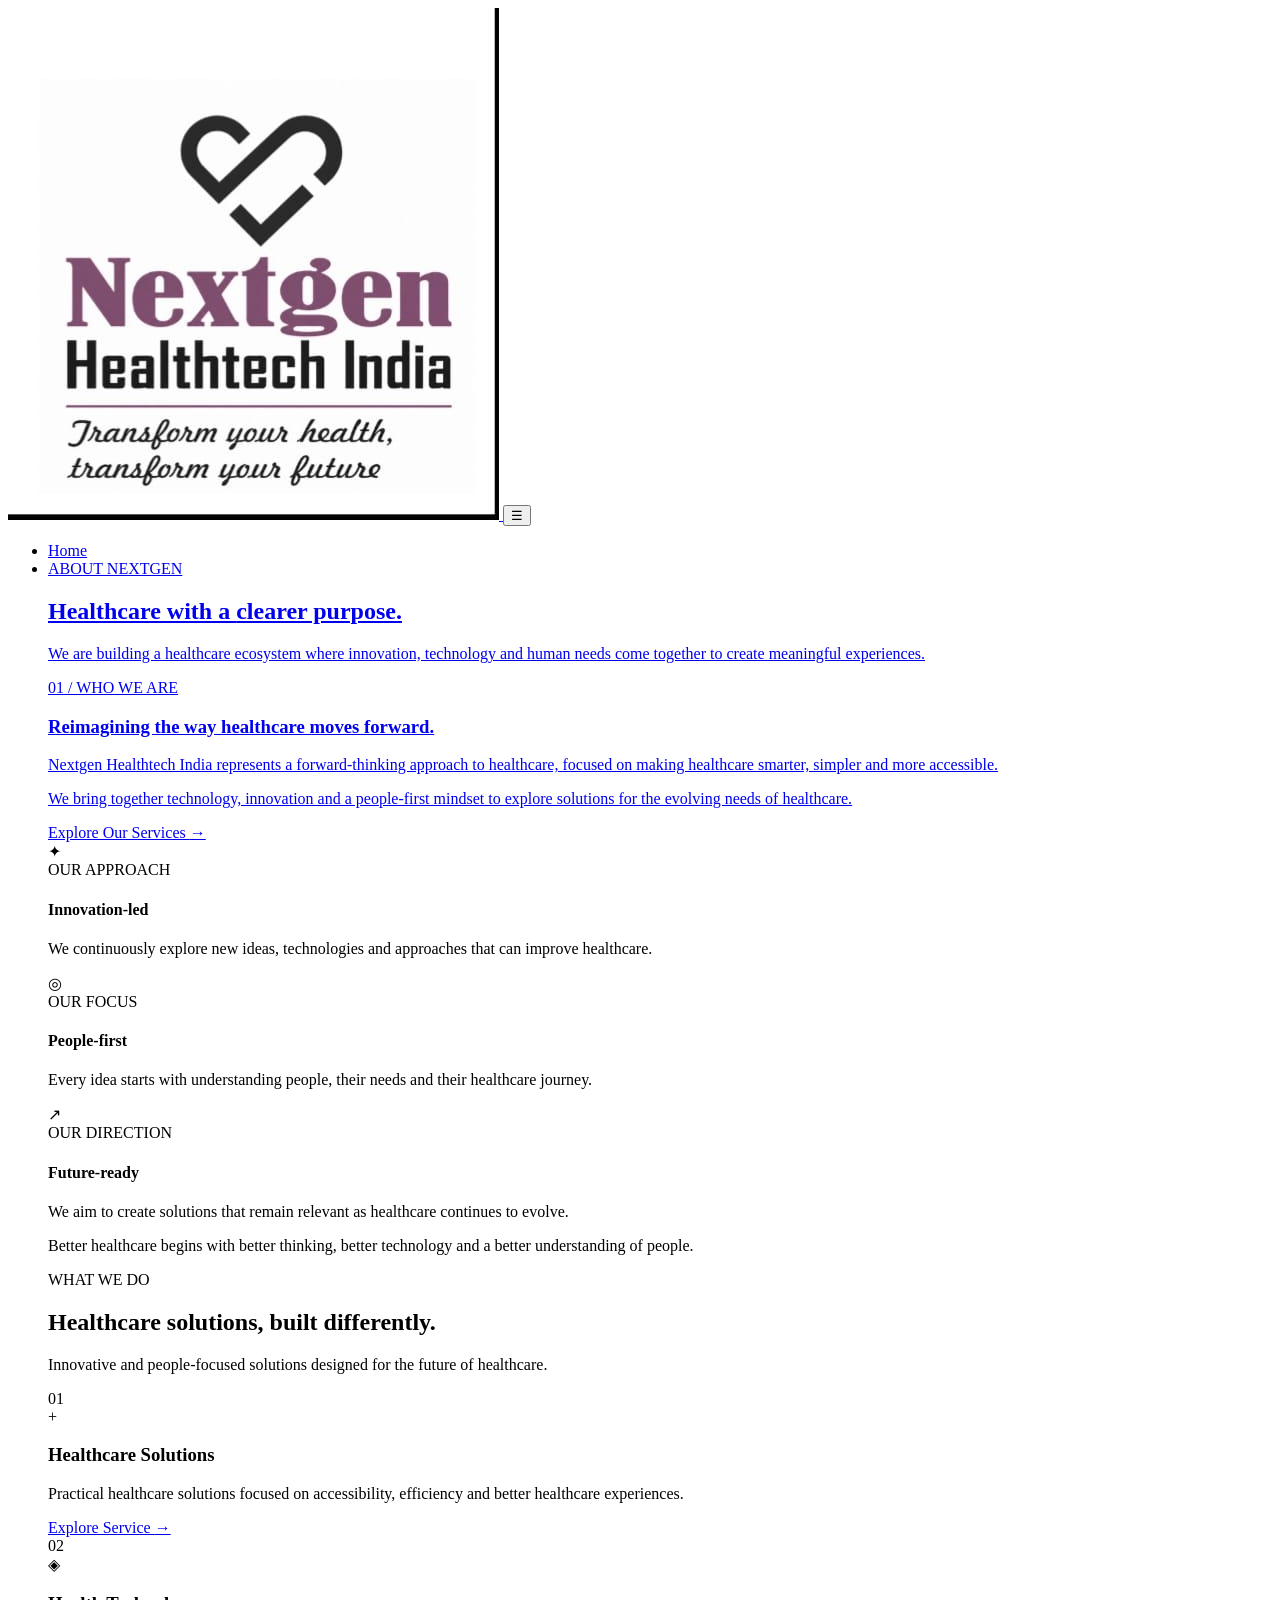
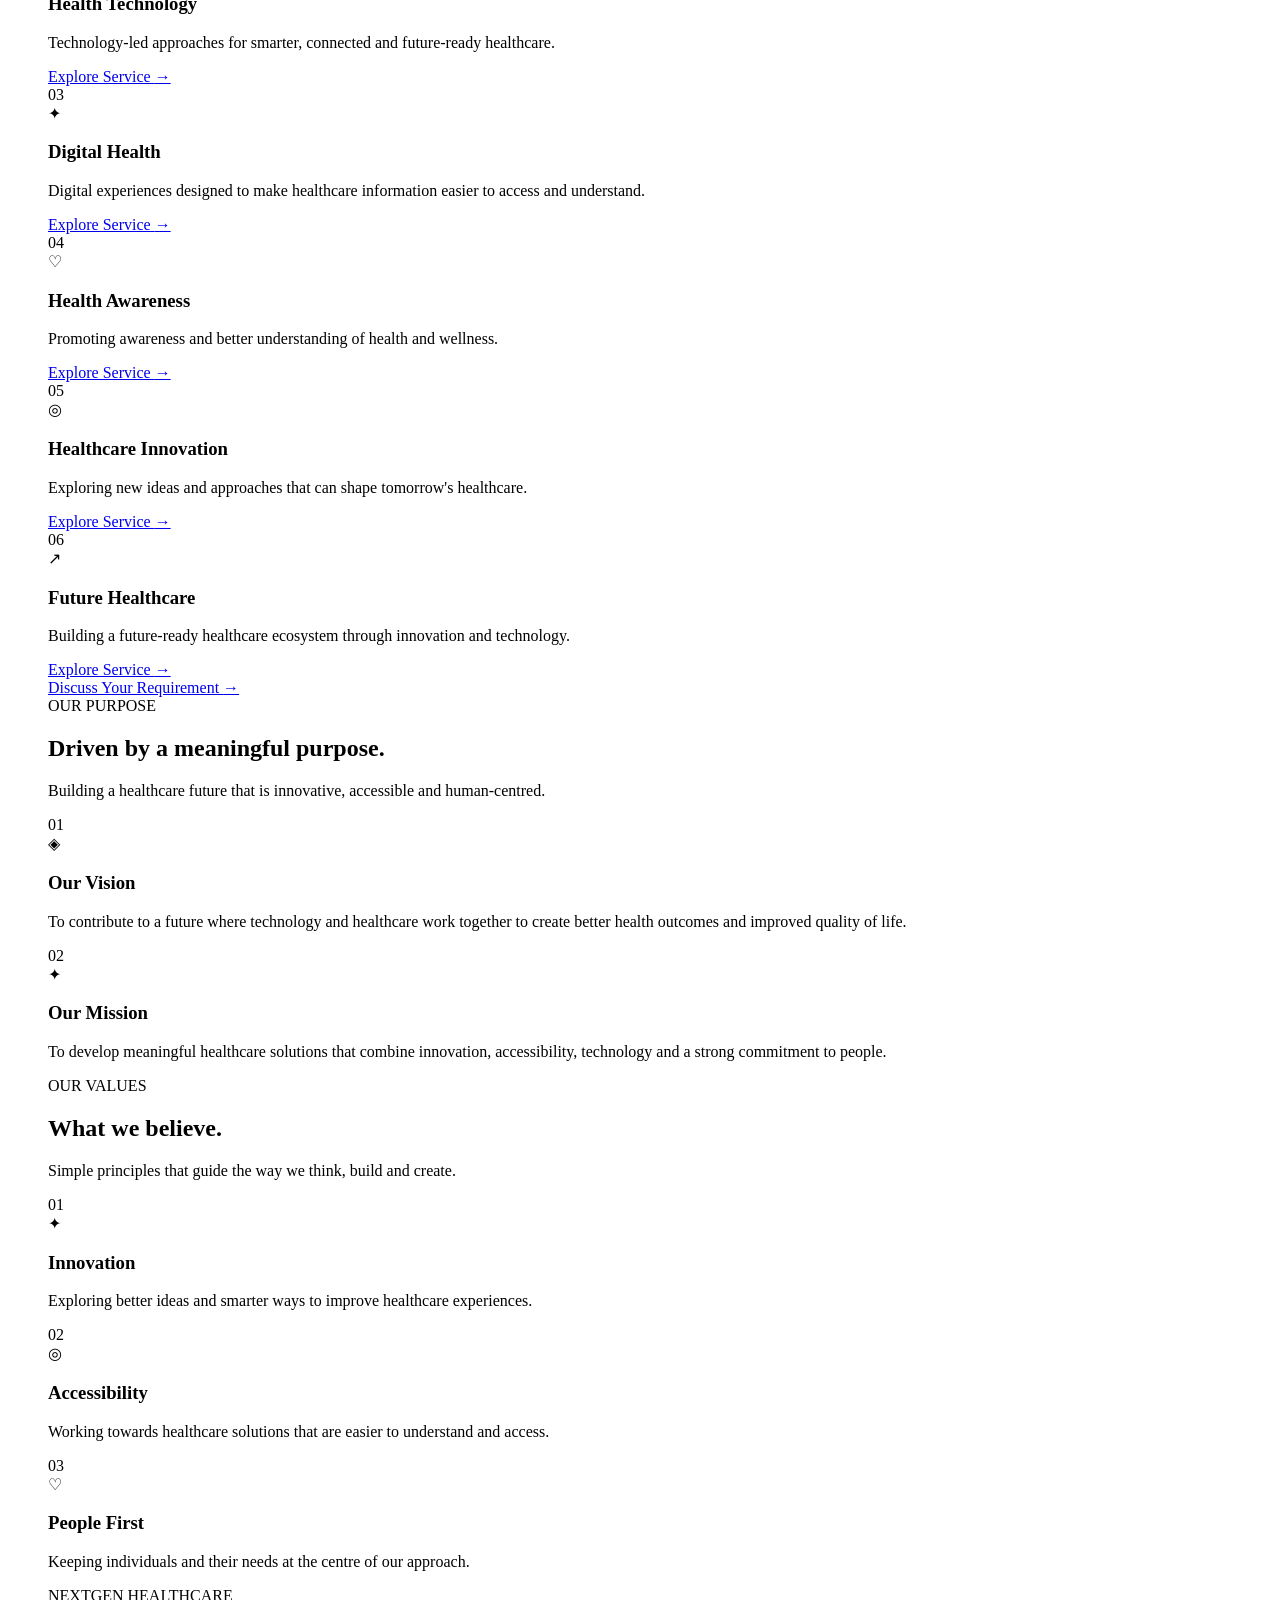
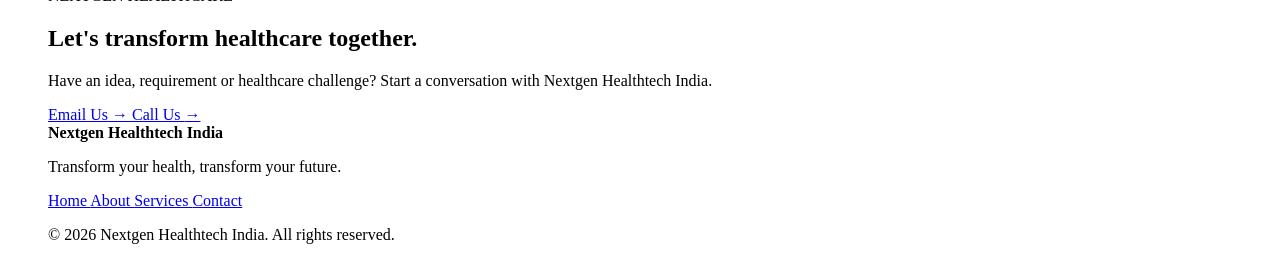
==== commit 5b2c493e: "Update index.html" ====
--- a/index.html
+++ b/index.html
@@ -98,383 +98,182 @@
                 <li>
                     <a href="#about">
 
-                        About
-
-                    </a>
-                </li>
-
-
-                <li>
-                    <a href="#services">
-
-                        Services
-
-                    </a>
-                </li>
-
-
-                <li>
-                    <a href="#contact"
-                       class="nav-cta">
-
-                        Contact Us
-                        <span>→</span>
-
-                    </a>
-                </li>
-
-            </ul>
-
-        </nav>
+               <!-- =====================================================
+     ABOUT NEXTGEN
+===================================================== -->
+
+<section id="about" class="about-section">
+
+    <div class="container">
+
+        <!-- SECTION HEADER -->
+        <div class="about-header">
+
+            <div class="section-kicker">
+                ABOUT NEXTGEN
+            </div>
+
+            <h2>
+                Healthcare with a
+                <span>clearer purpose.</span>
+            </h2>
+
+            <p>
+                We are building a healthcare ecosystem where
+                innovation, technology and human needs come
+                together to create meaningful experiences.
+            </p>
+
+        </div>
+
+
+        <!-- ABOUT CONTENT -->
+        <div class="about-content-grid">
+
+
+            <!-- LEFT -->
+            <div class="about-main-content">
+
+                <span class="about-number">
+                    01 / WHO WE ARE
+                </span>
+
+                <h3>
+                    Reimagining the way
+                    healthcare moves forward.
+                </h3>
+
+                <p>
+                    Nextgen Healthtech India represents a
+                    forward-thinking approach to healthcare,
+                    focused on making healthcare smarter,
+                    simpler and more accessible.
+                </p>
+
+                <p>
+                    We bring together technology, innovation
+                    and a people-first mindset to explore
+                    solutions for the evolving needs of
+                    healthcare.
+                </p>
+
+                <a href="#services"
+                   class="about-link">
+
+                    Explore Our Services
+                    <span>→</span>
+
+                </a>
+
+            </div>
+
+
+            <!-- RIGHT -->
+            <div class="about-highlights">
+
+
+                <div class="about-highlight">
+
+                    <div class="highlight-icon">
+                        ✦
+                    </div>
+
+                    <div>
+
+                        <span>
+                            OUR APPROACH
+                        </span>
+
+                        <h4>
+                            Innovation-led
+                        </h4>
+
+                        <p>
+                            We continuously explore new
+                            ideas, technologies and approaches
+                            that can improve healthcare.
+                        </p>
+
+                    </div>
+
+                </div>
+
+
+                <div class="about-highlight">
+
+                    <div class="highlight-icon">
+                        ◎
+                    </div>
+
+                    <div>
+
+                        <span>
+                            OUR FOCUS
+                        </span>
+
+                        <h4>
+                            People-first
+                        </h4>
+
+                        <p>
+                            Every idea starts with understanding
+                            people, their needs and their
+                            healthcare journey.
+                        </p>
+
+                    </div>
+
+                </div>
+
+
+                <div class="about-highlight">
+
+                    <div class="highlight-icon">
+                        ↗
+                    </div>
+
+                    <div>
+
+                        <span>
+                            OUR DIRECTION
+                        </span>
+
+                        <h4>
+                            Future-ready
+                        </h4>
+
+                        <p>
+                            We aim to create solutions that
+                            remain relevant as healthcare
+                            continues to evolve.
+                        </p>
+
+                    </div>
+
+                </div>
+
+
+            </div>
+
+        </div>
+
+
+        <!-- BOTTOM STATEMENT -->
+        <div class="about-statement">
+
+            <div class="statement-line"></div>
+
+            <p>
+                Better healthcare begins with better
+                thinking, better technology and a
+                better understanding of people.
+            </p>
+
+        </div>
 
     </div>
 
-</header>
-
-
-
-<main>
-
-
-<!-- =====================================================
-     HOME
-===================================================== -->
-
-<section
-    id="home"
-    class="hero">
-
-
-    <div class="hero-orb hero-orb-one"></div>
-
-    <div class="hero-orb hero-orb-two"></div>
-
-
-    <div class="container hero-grid">
-
-
-        <!-- HERO CONTENT -->
-
-        <div class="hero-content">
-
-
-            <div class="eyebrow">
-
-                <span class="status-dot"></span>
-
-                Next Generation Healthcare
-
-            </div>
-
-
-            <h1>
-
-                Transform your
-                <span>health,</span>
-
-                <br>
-
-                transform your future.
-
-            </h1>
-
-
-            <p class="hero-text">
-
-                Nextgen Healthtech India is focused on building
-                a smarter, more accessible and future-ready
-                healthcare experience through innovation,
-                technology and people-first solutions.
-
-            </p>
-
-
-            <!-- BUTTONS -->
-
-            <div class="hero-actions">
-
-
-                <a
-                    href="#services"
-                    class="btn btn-primary">
-
-                    Explore Services
-                    <span>→</span>
-
-                </a>
-
-
-                <a
-                    href="#contact"
-                    class="btn btn-outline">
-
-                    Get in Touch
-
-                </a>
-
-            </div>
-
-
-            <!-- TRUST -->
-
-            <div class="hero-trust">
-
-
-                <div class="trust-item">
-
-                    <strong>
-                        People-first
-                    </strong>
-
-                    <span>
-                        Healthcare approach
-                    </span>
-
-                </div>
-
-
-                <div class="trust-divider"></div>
-
-
-                <div class="trust-item">
-
-                    <strong>
-                        Future-ready
-                    </strong>
-
-                    <span>
-                        Technology mindset
-                    </span>
-
-                </div>
-
-            </div>
-
-
-        </div>
-
-
-        <!-- HERO VISUAL -->
-
-        <div class="hero-visual">
-
-
-            <div class="visual-backdrop"></div>
-
-
-            <div class="visual-card">
-
-
-                <div class="card-top">
-
-                    <span>
-                        NEXTGEN
-                    </span>
-
-                    <span class="card-dot"></span>
-
-                </div>
-
-
-                <div class="logo-wrap">
-
-                    <img
-                        src="./nextgen-logo.jpeg"
-                        alt="Nextgen Healthtech India"
-                        class="hero-logo">
-
-                </div>
-
-
-                <div class="visual-line"></div>
-
-
-                <h2>
-                    Healthcare. Reimagined.
-                </h2>
-
-
-                <p>
-
-                    Technology-driven thinking designed around
-                    better health and a better future.
-
-                </p>
-
-
-                <div class="visual-bottom">
-
-                    <span>
-                        Innovation
-                    </span>
-
-                    <span>
-                        Technology
-                    </span>
-
-                    <span>
-                        People
-                    </span>
-
-                </div>
-
-
-            </div>
-
-        </div>
-
-    </div>
-
 </section>
-
-
-
-<!-- =====================================================
-     QUICK FEATURES
-===================================================== -->
-
-<section class="quick-strip">
-
-
-    <div class="container quick-grid">
-
-
-        <div class="quick-item">
-
-            <span class="quick-icon">
-                ✦
-            </span>
-
-            <div>
-
-                <strong>
-                    Innovation-led
-                </strong>
-
-                <small>
-                    New ideas for healthcare
-                </small>
-
-            </div>
-
-        </div>
-
-
-
-        <div class="quick-item">
-
-            <span class="quick-icon">
-                ◎
-            </span>
-
-            <div>
-
-                <strong>
-                    People-focused
-                </strong>
-
-                <small>
-                    Designed around real needs
-                </small>
-
-            </div>
-
-        </div>
-
-
-
-        <div class="quick-item">
-
-            <span class="quick-icon">
-                ↗
-            </span>
-
-            <div>
-
-                <strong>
-                    Future-ready
-                </strong>
-
-                <small>
-                    Built for tomorrow
-                </small>
-
-            </div>
-
-        </div>
-
-
-    </div>
-
-</section>
-
-
-
-<!-- =====================================================
-     ABOUT
-===================================================== -->
-
-<section
-    id="about"
-    class="about-section">
-
-
-    <div class="container">
-
-
-        <div class="single-section-content">
-
-
-            <span class="section-kicker">
-
-                WHO WE ARE
-
-            </span>
-
-
-            <h2>
-
-                Healthcare,
-                <span>
-                    reimagined.
-                </span>
-
-            </h2>
-
-
-            <p>
-
-                Nextgen Healthtech India represents a new
-                approach to healthcare where technology,
-                innovation and human needs come together.
-
-            </p>
-
-
-            <p>
-
-                Our goal is to contribute towards a healthcare
-                ecosystem that is smarter, simpler and more
-                accessible for individuals and communities.
-
-            </p>
-
-
-            <p>
-
-                We believe the future of healthcare should focus
-                not only on treatment, but also on awareness,
-                prevention, accessibility and better experiences.
-
-            </p>
-
-
-        </div>
-
-    </div>
-
-</section>
-
 
 
 <!-- =====================================================
